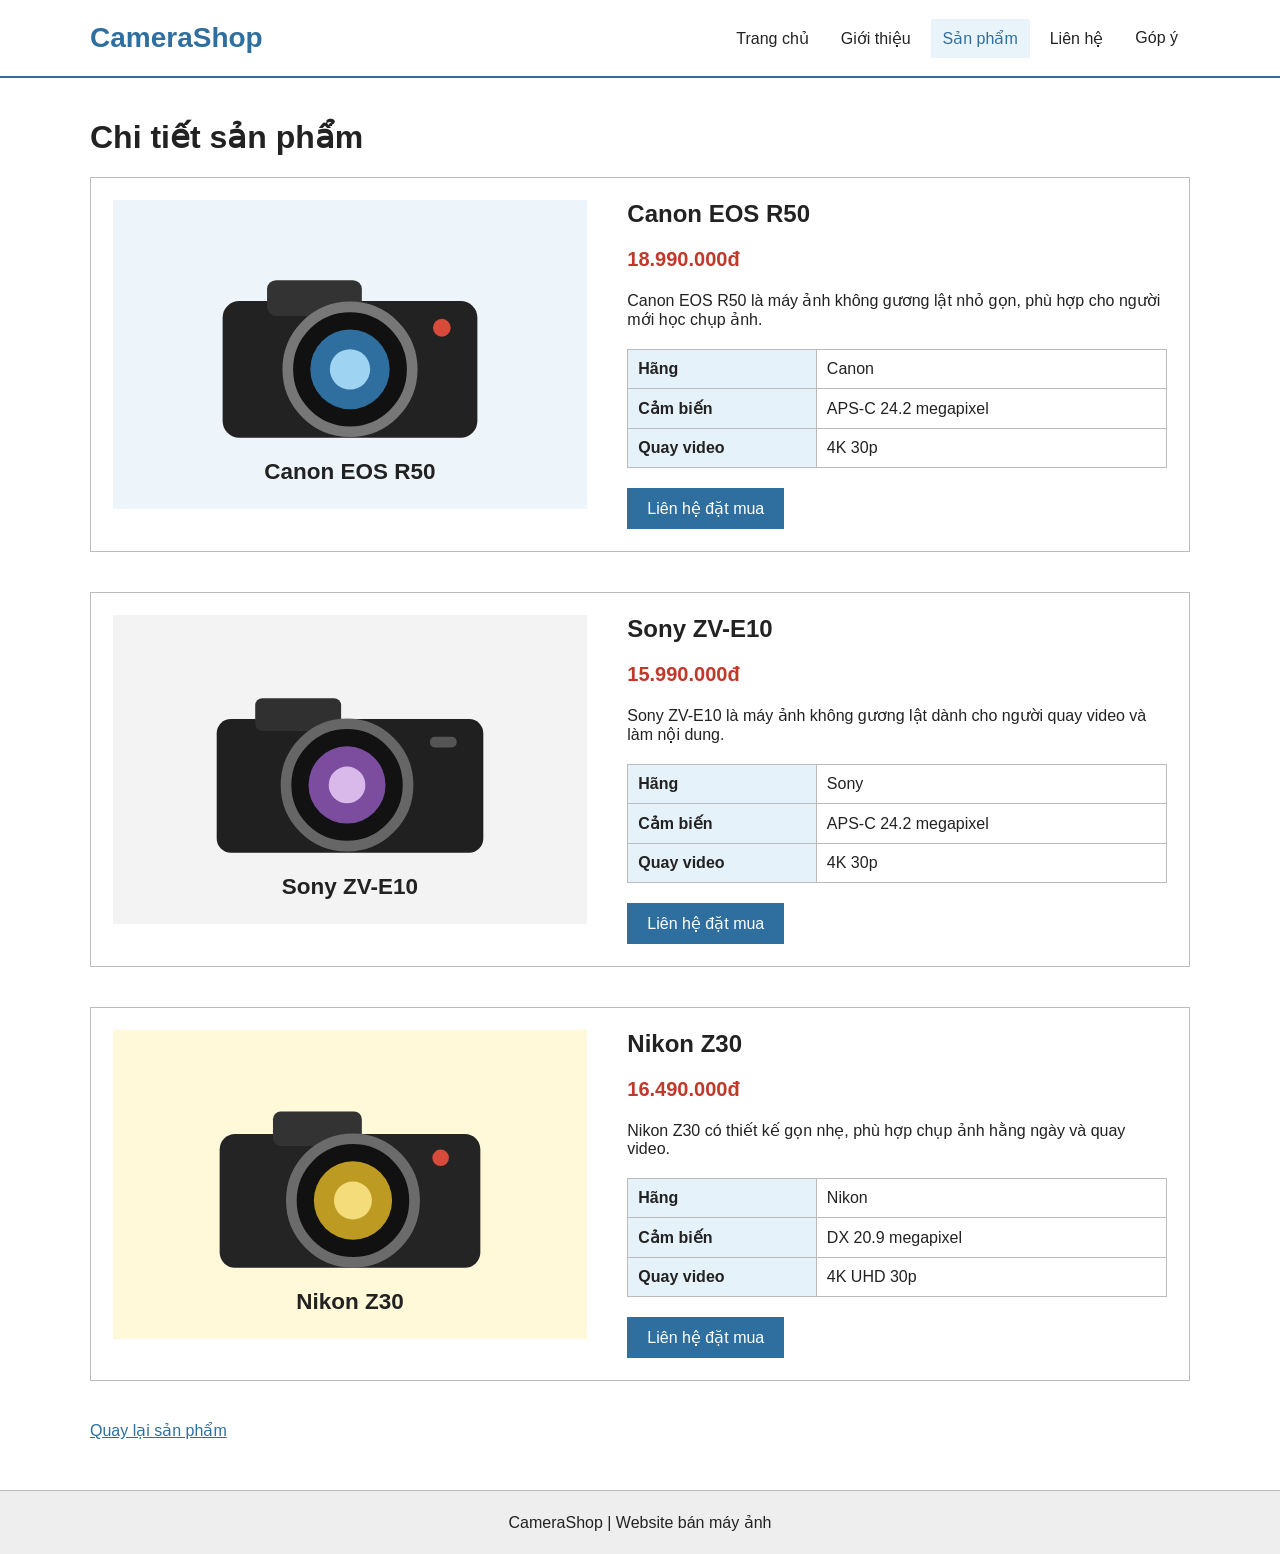
==== chi-tiet.html @ 497c8187 "Hoàn thành website CameraShop ASM2" ====
<!DOCTYPE html>
<html lang="vi">
<head>
  <meta charset="UTF-8">
  <meta name="viewport" content="width=device-width, initial-scale=1.0">
  <title>CameraShop - Chi tiết sản phẩm</title>
  <link rel="stylesheet" href="style.css">
</head>
<body>
  <header>
    <div class="container header-content">
      <a class="logo" href="index.html">CameraShop</a>
      <nav>
        <a href="index.html">Trang chủ</a>
        <a href="gioi-thieu.html">Giới thiệu</a>
        <a class="active" href="san-pham.html">Sản phẩm</a>
        <a href="lien-he.html">Liên hệ</a>
        <a href="gop-y.html">Góp ý</a>
      </nav>
    </div>
  </header>

  <main class="container section">
    <h1>Chi tiết sản phẩm</h1>

    <section class="detail-box" id="canon">
      <img src="images/canon-r50.svg" alt="Canon EOS R50">
      <div class="detail-content">
        <h2>Canon EOS R50</h2>
        <p class="price">18.990.000đ</p>
        <p>Canon EOS R50 là máy ảnh không gương lật nhỏ gọn, phù hợp cho người mới học chụp ảnh.</p>
        <table>
          <tr><th>Hãng</th><td>Canon</td></tr>
          <tr><th>Cảm biến</th><td>APS-C 24.2 megapixel</td></tr>
          <tr><th>Quay video</th><td>4K 30p</td></tr>
        </table>
        <a class="button" href="lien-he.html">Liên hệ đặt mua</a>
      </div>
    </section>

    <section class="detail-box" id="sony">
      <img src="images/sony-zve10.svg" alt="Sony ZV-E10">
      <div class="detail-content">
        <h2>Sony ZV-E10</h2>
        <p class="price">15.990.000đ</p>
        <p>Sony ZV-E10 là máy ảnh không gương lật dành cho người quay video và làm nội dung.</p>
        <table>
          <tr><th>Hãng</th><td>Sony</td></tr>
          <tr><th>Cảm biến</th><td>APS-C 24.2 megapixel</td></tr>
          <tr><th>Quay video</th><td>4K 30p</td></tr>
        </table>
        <a class="button" href="lien-he.html">Liên hệ đặt mua</a>
      </div>
    </section>

    <section class="detail-box" id="nikon">
      <img src="images/nikon-z30.svg" alt="Nikon Z30">
      <div class="detail-content">
        <h2>Nikon Z30</h2>
        <p class="price">16.490.000đ</p>
        <p>Nikon Z30 có thiết kế gọn nhẹ, phù hợp chụp ảnh hằng ngày và quay video.</p>
        <table>
          <tr><th>Hãng</th><td>Nikon</td></tr>
          <tr><th>Cảm biến</th><td>DX 20.9 megapixel</td></tr>
          <tr><th>Quay video</th><td>4K UHD 30p</td></tr>
        </table>
        <a class="button" href="lien-he.html">Liên hệ đặt mua</a>
      </div>
    </section>

    <a class="back-link" href="san-pham.html">Quay lại sản phẩm</a>
  </main>

  <footer>
    <p>CameraShop | Website bán máy ảnh</p>
  </footer>
</body>
</html>
---- style.css ----
* {
  box-sizing: border-box;
}

body {
  margin: 0;
  font-family: Arial, sans-serif;
  color: #222;
  background: #ffffff;
}

.container {
  width: 90%;
  max-width: 1100px;
  margin: auto;
}

header {
  border-bottom: 2px solid #2f6f9f;
  background: white;
}

.header-content {
  display: flex;
  align-items: center;
  justify-content: space-between;
  min-height: 76px;
}

.logo {
  color: #2f6f9f;
  font-size: 28px;
  font-weight: bold;
  text-decoration: none;
}

nav {
  display: flex;
  gap: 8px;
}

nav a {
  padding: 10px 12px;
  color: #222;
  text-decoration: none;
}

nav a:hover,
nav a.active {
  color: #2f6f9f;
  background: #e9f3fa;
}

.banner {
  padding: 65px 20px;
  text-align: center;
  background: #e6f2fa;
}

.banner h1 {
  margin: 0 0 14px;
  font-size: 38px;
}

.banner p {
  margin-bottom: 28px;
  font-size: 20px;
}

.section {
  min-height: 520px;
  padding-top: 40px;
  padding-bottom: 50px;
}

h1,
h2,
h3 {
  margin-top: 0;
}

.button,
button {
  display: inline-block;
  padding: 11px 20px;
  border: 0;
  background: #2f6f9f;
  color: white;
  font-size: 16px;
  text-decoration: none;
  cursor: pointer;
}

.button:hover,
button:hover {
  background: #24587e;
}

.product-grid {
  display: grid;
  grid-template-columns: repeat(3, 1fr);
  gap: 24px;
}

.product-card {
  padding: 15px;
  border: 1px solid #bbbbbb;
  background: white;
}

.product-card img {
  display: block;
  width: 100%;
  height: 220px;
  object-fit: cover;
  background: #f1f1f1;
}

.product-card h2,
.product-card h3 {
  margin-top: 16px;
  margin-bottom: 8px;
}

.price {
  color: #c0392b;
  font-size: 20px;
  font-weight: bold;
}

.about-box,
.contact-box,
.detail-box {
  display: flex;
  gap: 40px;
  align-items: flex-start;
}

.about-box img {
  width: 48%;
  border: 1px solid #bbbbbb;
}

.about-box div {
  flex: 1;
  line-height: 1.7;
}

.detail-box {
  margin-bottom: 40px;
  padding: 22px;
  border: 1px solid #bbbbbb;
  scroll-margin-top: 20px;
}

.detail-box img {
  width: 45%;
  min-width: 300px;
}

.detail-content {
  flex: 1;
}

table {
  width: 100%;
  margin: 20px 0;
  border-collapse: collapse;
}

th,
td {
  padding: 10px;
  border: 1px solid #bbbbbb;
  text-align: left;
}

th {
  width: 35%;
  background: #e6f2fa;
}

.back-link {
  color: #2f6f9f;
}

.store-info,
form {
  flex: 1;
}

.store-info {
  line-height: 1.6;
}

.sample-note {
  color: #666666;
  font-size: 14px;
}

form {
  padding: 24px;
  border: 1px solid #bbbbbb;
  background: #fafafa;
}

label {
  display: block;
  margin-top: 12px;
  margin-bottom: 5px;
  font-weight: bold;
}

input,
select,
textarea {
  width: 100%;
  padding: 10px;
  border: 1px solid #999999;
  font-family: Arial, sans-serif;
  font-size: 16px;
}

textarea {
  resize: vertical;
}

form button {
  margin-top: 18px;
}

.feedback-form {
  max-width: 700px;
  margin: auto;
}

footer {
  padding: 22px;
  border-top: 1px solid #bbbbbb;
  background: #eeeeee;
  text-align: center;
}

footer p {
  margin: 0;
}

@media (max-width: 800px) {
  .header-content,
  .about-box,
  .contact-box,
  .detail-box {
    flex-direction: column;
  }

  .header-content {
    padding: 18px 0;
  }

  nav {
    flex-wrap: wrap;
    justify-content: center;
  }

  .product-grid {
    grid-template-columns: 1fr;
  }

  .about-box img,
  .detail-box img {
    width: 100%;
    min-width: 0;
  }

  .banner h1 {
    font-size: 30px;
  }
}
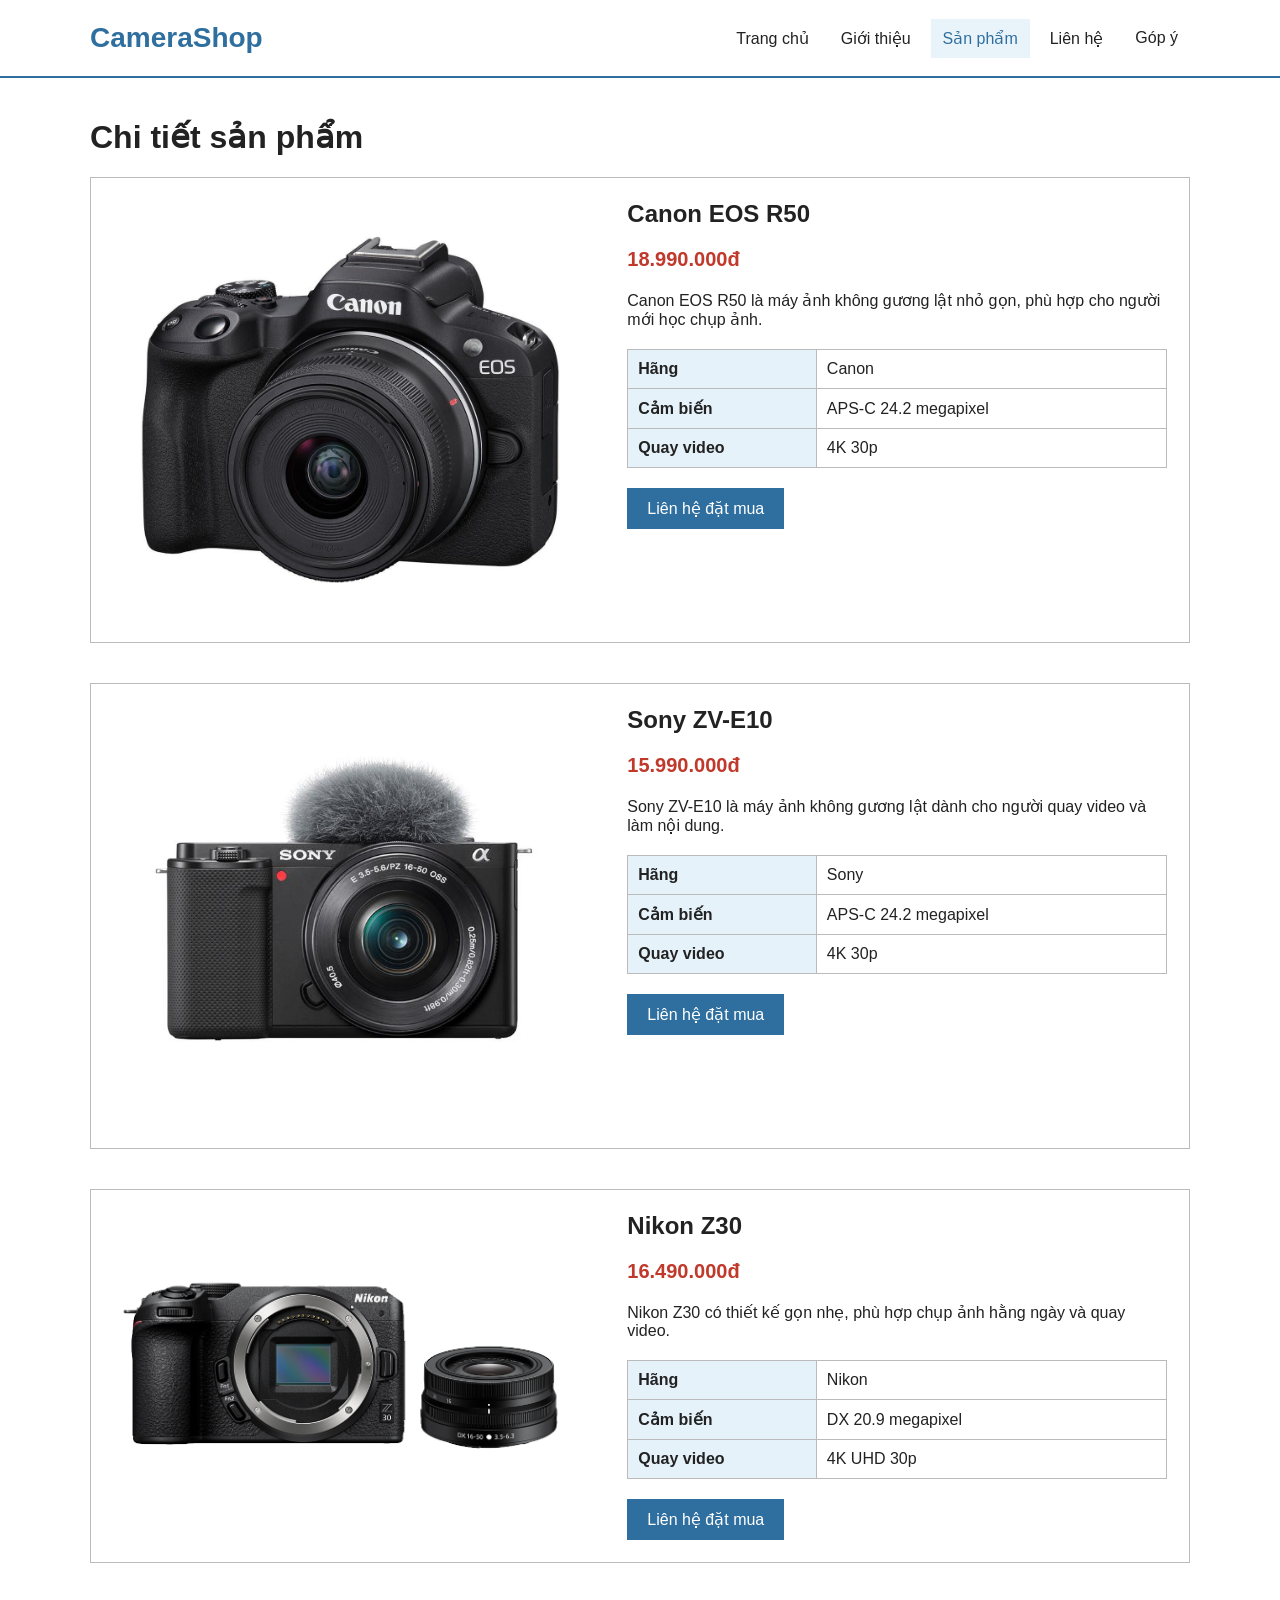
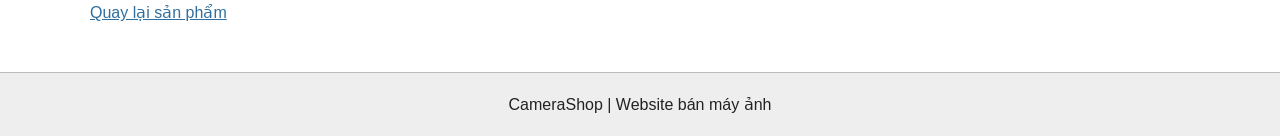
==== commit 05403cd3: "Thay ảnh minh họa bằng ảnh sản phẩm thật" ====
--- a/chi-tiet.html
+++ b/chi-tiet.html
@@ -24,7 +24,7 @@
     <h1>Chi tiết sản phẩm</h1>
 
     <section class="detail-box" id="canon">
-      <img src="images/canon-r50.svg" alt="Canon EOS R50">
+      <img src="images/canon-r50.jpg" alt="Canon EOS R50">
       <div class="detail-content">
         <h2>Canon EOS R50</h2>
         <p class="price">18.990.000đ</p>
@@ -39,7 +39,7 @@
     </section>
 
     <section class="detail-box" id="sony">
-      <img src="images/sony-zve10.svg" alt="Sony ZV-E10">
+      <img src="images/sony-zve10.jpg" alt="Sony ZV-E10">
       <div class="detail-content">
         <h2>Sony ZV-E10</h2>
         <p class="price">15.990.000đ</p>
@@ -54,7 +54,7 @@
     </section>
 
     <section class="detail-box" id="nikon">
-      <img src="images/nikon-z30.svg" alt="Nikon Z30">
+      <img src="images/nikon-z30.png" alt="Nikon Z30">
       <div class="detail-content">
         <h2>Nikon Z30</h2>
         <p class="price">16.490.000đ</p>
--- a/style.css
+++ b/style.css
@@ -112,8 +112,8 @@
   display: block;
   width: 100%;
   height: 220px;
-  object-fit: cover;
-  background: #f1f1f1;
+  object-fit: contain;
+  background: #ffffff;
 }
 
 .product-card h2,
@@ -156,6 +156,8 @@
 .detail-box img {
   width: 45%;
   min-width: 300px;
+  max-height: 420px;
+  object-fit: contain;
 }
 
 .detail-content {
